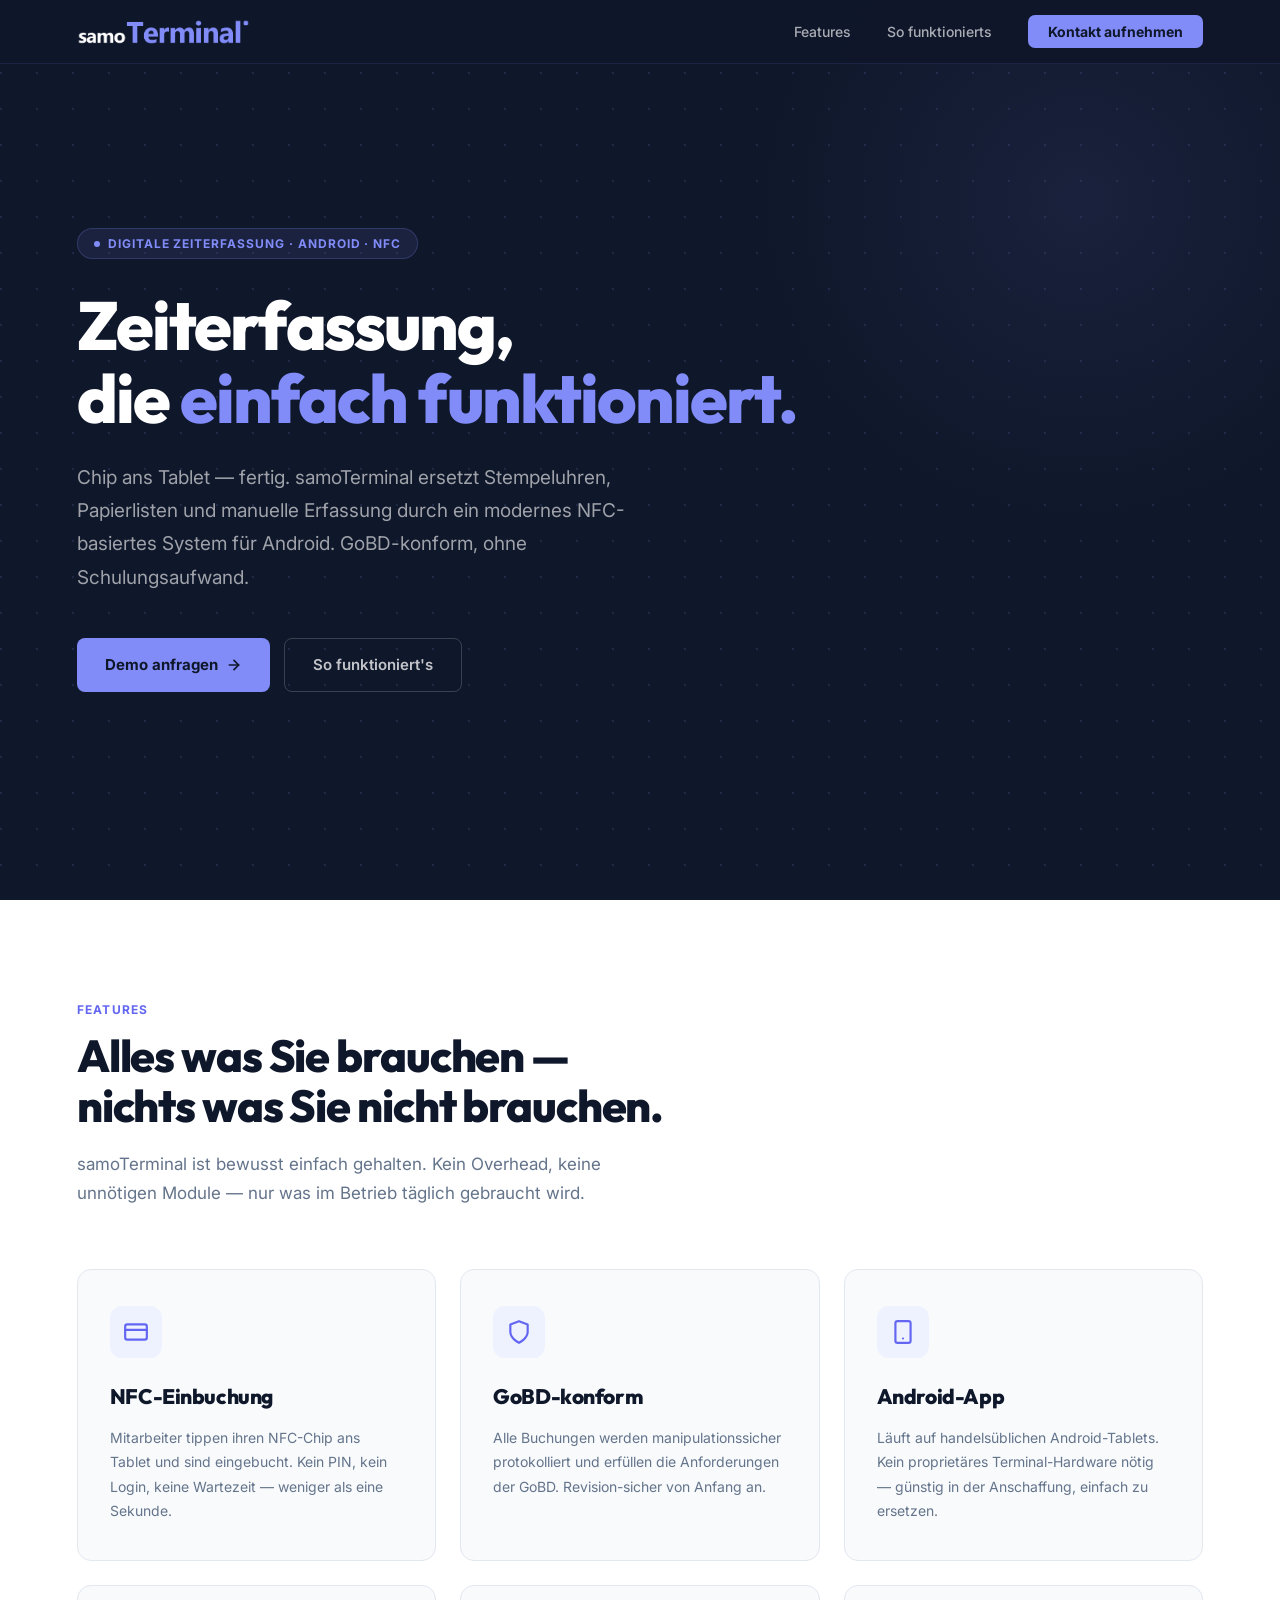
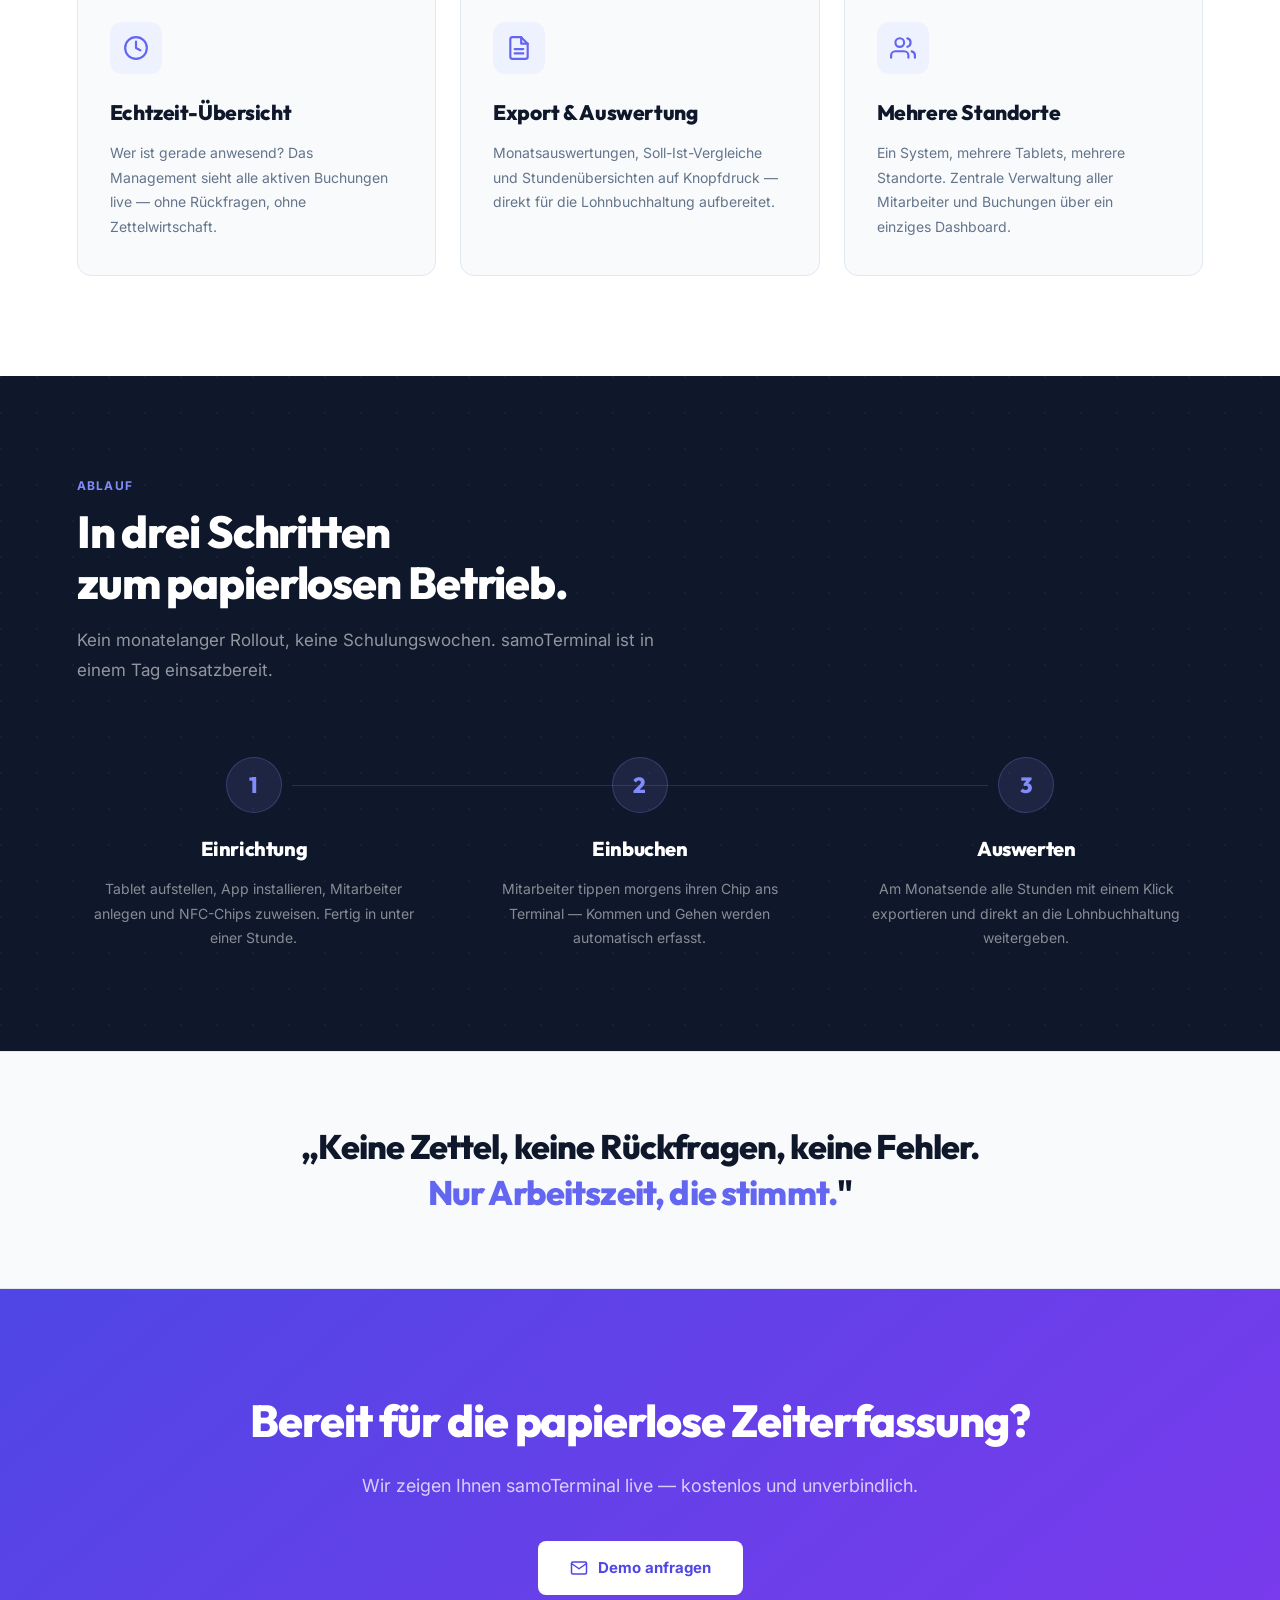
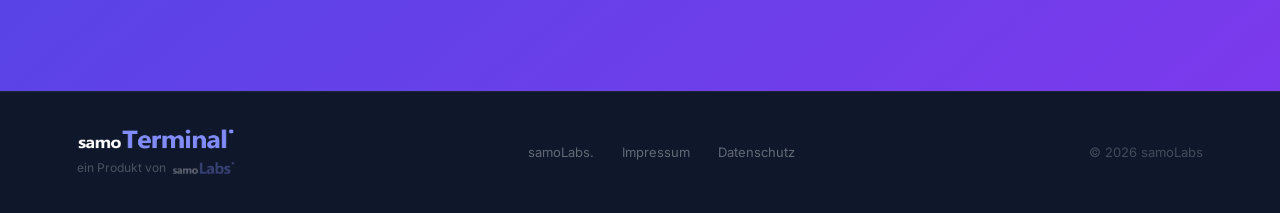
==== index.html @ dc56502c "Initial: samoTerminal. Landing Page Co-Authored-By: Claude Sonnet 4.6 <noreply@anthropic.com>" ====
<!DOCTYPE html>
<html lang="de">
<head>
  <meta charset="UTF-8">
  <meta name="viewport" content="width=device-width, initial-scale=1.0">
  <meta name="description" content="samoTerminal – Digitale Zeiterfassung per NFC. Mitarbeiter buchen sich per Chip ein. Kein Papier, keine manuelle Erfassung, GoBD-konform.">
  <meta property="og:title" content="samoTerminal. – Zeiterfassung per Tipp.">
  <meta property="og:description" content="NFC-basierte digitale Zeiterfassung für Android-Tablets. Einfach, schnell, GoBD-konform.">
  <meta property="og:type" content="website">
  <title>samoTerminal. – Zeiterfassung per Tipp.</title>
  <link rel="preconnect" href="https://fonts.googleapis.com">
  <link rel="preconnect" href="https://fonts.gstatic.com" crossorigin>
  <link href="https://fonts.googleapis.com/css2?family=Outfit:wght@400;600;800&family=Inter:wght@400;500;600&display=swap" rel="stylesheet">
  <style>
    *, *::before, *::after { box-sizing: border-box; margin: 0; padding: 0; }

    :root {
      --navy:         #0F172A;
      --navy-mid:     #1E293B;
      --purple:       #818CF8;
      --purple-2:     #6366F1;
      --purple-3:     #4F46E5;
      --purple-light: #EEF2FF;
      --white:        #FFFFFF;
      --gray:         #64748B;
      --gray-light:   #F8FAFC;
      --border:       #E2E8F0;
      --text:         #1E293B;
      --font-head:    'Outfit', sans-serif;
      --font-body:    'Inter', system-ui, sans-serif;
    }

    html { scroll-behavior: smooth; }
    body {
      font-family: var(--font-body);
      color: var(--text);
      background: var(--white);
      -webkit-font-smoothing: antialiased;
      line-height: 1.6;
    }

    /* ── Nav ── */
    nav {
      position: fixed; top: 0; left: 0; right: 0; z-index: 100;
      background: rgba(15, 23, 42, 0.94);
      backdrop-filter: blur(14px);
      -webkit-backdrop-filter: blur(14px);
      border-bottom: 1px solid rgba(129, 140, 248, 0.12);
      height: 64px; padding: 0 6%;
      display: flex; align-items: center; justify-content: space-between;
    }
    .nav-logo img { height: 26px; display: block; }
    .nav-links { list-style: none; display: flex; align-items: center; gap: 36px; }
    .nav-links a { color: rgba(255,255,255,0.65); text-decoration: none; font-size: 14px; font-weight: 500; transition: color .2s; }
    .nav-links a:hover { color: var(--purple); }
    .nav-cta { background: var(--purple) !important; color: var(--navy) !important; font-weight: 700 !important; padding: 8px 20px; border-radius: 7px; }
    .nav-cta:hover { background: var(--purple-2) !important; color: #fff !important; }
    .nav-by { font-size: 12px; color: rgba(255,255,255,0.3); display: flex; align-items: center; gap: 8px; }
    .nav-by img { height: 16px; opacity: .5; }

    /* ── Hero ── */
    #hero {
      min-height: 100vh;
      background: var(--navy);
      display: flex; align-items: center;
      padding: 120px 6% 100px;
      position: relative; overflow: hidden;
    }
    .hero-dots {
      position: absolute; inset: 0; z-index: 0;
      background-image: radial-gradient(circle at 1px 1px, rgba(129,140,248,0.14) 1px, transparent 0);
      background-size: 36px 36px;
    }
    .hero-glow { position: absolute; z-index: 0; width: 700px; height: 700px; background: radial-gradient(circle, rgba(129,140,248,0.09) 0%, transparent 65%); top: -150px; right: -150px; }
    .hero-content { position: relative; z-index: 1; max-width: 800px; }

    .eyebrow {
      display: inline-flex; align-items: center; gap: 8px;
      background: rgba(129,140,248,0.1); border: 1px solid rgba(129,140,248,0.22);
      border-radius: 99px; padding: 5px 16px;
      font-size: 12px; font-weight: 700; color: var(--purple);
      letter-spacing: .08em; text-transform: uppercase; margin-bottom: 30px;
    }
    .eyebrow-dot { width: 6px; height: 6px; background: var(--purple); border-radius: 50%; }

    .hero-h1 {
      font-family: var(--font-head); font-weight: 800;
      font-size: clamp(38px, 5.5vw, 68px);
      color: var(--white); line-height: 1.07;
      letter-spacing: -0.03em; margin-bottom: 26px;
    }
    .hero-h1 em { font-style: normal; color: var(--purple); }
    .hero-sub { font-size: clamp(16px, 1.8vw, 19px); color: rgba(255,255,255,0.6); max-width: 560px; line-height: 1.75; margin-bottom: 44px; }

    .btn-row { display: flex; gap: 14px; flex-wrap: wrap; }
    .btn-primary {
      display: inline-flex; align-items: center; gap: 8px;
      background: var(--purple); color: var(--navy);
      font-family: var(--font-body); font-weight: 700; font-size: 15px;
      padding: 14px 28px; border-radius: 8px; text-decoration: none;
      transition: background .2s, transform .15s;
    }
    .btn-primary:hover { background: var(--purple-2); transform: translateY(-2px); }
    .btn-outline {
      display: inline-flex; align-items: center; gap: 8px;
      background: transparent; color: rgba(255,255,255,0.75);
      font-family: var(--font-body); font-weight: 600; font-size: 15px;
      padding: 14px 28px; border-radius: 8px; text-decoration: none;
      border: 1px solid rgba(255,255,255,0.18); transition: border-color .2s, color .2s;
    }
    .btn-outline:hover { border-color: var(--purple); color: var(--purple); }

    /* ── Shared ── */
    .section { padding: 100px 6%; }
    .section-inner { max-width: 1160px; margin: 0 auto; }
    .label { font-size: 12px; font-weight: 700; letter-spacing: .1em; text-transform: uppercase; color: var(--purple-2); margin-bottom: 12px; }
    .label-light { color: var(--purple); }
    .section-h2 { font-family: var(--font-head); font-weight: 800; font-size: clamp(28px, 3.5vw, 46px); color: var(--navy); line-height: 1.12; letter-spacing: -0.025em; margin-bottom: 18px; }
    .section-h2-light { color: #fff; }
    .section-lead { font-size: 17px; color: var(--gray); max-width: 580px; line-height: 1.75; margin-bottom: 60px; }
    .section-lead-light { color: rgba(255,255,255,0.55); }

    /* ── Features ── */
    #features { background: var(--white); }
    .features-grid { display: grid; grid-template-columns: repeat(3, 1fr); gap: 24px; }
    .feature {
      background: var(--gray-light); border: 1px solid var(--border);
      border-radius: 14px; padding: 36px 32px;
      transition: border-color .25s, box-shadow .25s, transform .2s;
    }
    .feature:hover { border-color: var(--purple); box-shadow: 0 8px 32px rgba(99,102,241,0.1); transform: translateY(-3px); }
    .feature-icon {
      width: 52px; height: 52px; background: var(--purple-light);
      border-radius: 12px; display: flex; align-items: center; justify-content: center;
      margin-bottom: 22px; color: var(--purple-2);
    }
    .feature h3 { font-family: var(--font-head); font-weight: 800; font-size: 21px; color: var(--navy); letter-spacing: -0.02em; margin-bottom: 12px; }
    .feature p { font-size: 14px; color: var(--gray); line-height: 1.75; }

    /* ── So funktioniert's ── */
    #wie { background: var(--navy); position: relative; overflow: hidden; }
    .schritte { display: grid; grid-template-columns: repeat(3, 1fr); gap: 32px; position: relative; z-index: 1; }
    .schritt { text-align: center; padding: 0 16px; }
    .schritt-nr {
      width: 56px; height: 56px; border-radius: 50%;
      background: rgba(129,140,248,0.12); border: 1px solid rgba(129,140,248,0.25);
      display: flex; align-items: center; justify-content: center;
      font-family: var(--font-head); font-weight: 800; font-size: 22px;
      color: var(--purple); margin: 0 auto 20px;
    }
    .schritt h3 { font-family: var(--font-head); font-weight: 800; font-size: 20px; color: #fff; letter-spacing: -0.02em; margin-bottom: 12px; }
    .schritt p { font-size: 14px; color: rgba(255,255,255,0.5); line-height: 1.75; }
    .schritte-linie {
      position: absolute; top: 28px; left: calc(16.66% + 28px); right: calc(16.66% + 28px);
      height: 1px; background: rgba(129,140,248,0.2); z-index: 0;
    }

    /* ── Zitat ── */
    #zitat { background: var(--gray-light); border-top: 1px solid var(--border); border-bottom: 1px solid var(--border); padding: 72px 6%; text-align: center; }
    #zitat blockquote { font-family: var(--font-head); font-weight: 800; font-size: clamp(22px, 3vw, 34px); color: var(--navy); letter-spacing: -0.025em; line-height: 1.35; max-width: 760px; margin: 0 auto; }
    #zitat blockquote em { font-style: normal; color: var(--purple-2); }

    /* ── Kontakt ── */
    #kontakt { background: linear-gradient(140deg, var(--purple-3) 0%, #7C3AED 100%); padding: 96px 6%; text-align: center; }
    #kontakt h2 { font-family: var(--font-head); font-weight: 800; font-size: clamp(28px, 3.5vw, 46px); color: #fff; letter-spacing: -0.025em; margin-bottom: 16px; }
    #kontakt p { font-size: 18px; color: rgba(255,255,255,0.75); margin-bottom: 40px; }
    .btn-white { display: inline-flex; align-items: center; gap: 10px; background: #fff; color: var(--purple-3); font-family: var(--font-body); font-weight: 700; font-size: 15px; padding: 15px 32px; border-radius: 8px; text-decoration: none; transition: transform .2s, box-shadow .2s; }
    .btn-white:hover { transform: translateY(-2px); box-shadow: 0 12px 36px rgba(0,0,0,0.2); }

    /* ── Footer ── */
    footer { background: var(--navy); border-top: 1px solid rgba(255,255,255,0.06); padding: 36px 6%; }
    .footer-inner { max-width: 1160px; margin: 0 auto; display: flex; align-items: center; justify-content: space-between; flex-wrap: wrap; gap: 16px; }
    .footer-brand { display: flex; flex-direction: column; gap: 8px; }
    footer .product-logo { height: 22px; }
    .footer-by { display: flex; align-items: center; gap: 6px; font-size: 12px; color: rgba(255,255,255,0.25); }
    .footer-by img { height: 14px; opacity: .35; }
    .footer-links { display: flex; gap: 28px; }
    .footer-links a { font-size: 13px; color: rgba(255,255,255,0.35); text-decoration: none; transition: color .2s; }
    .footer-links a:hover { color: var(--purple); }
    .footer-copy { font-size: 13px; color: rgba(255,255,255,0.22); }

    @media (max-width: 768px) {
      nav .nav-links { display: none; }
      .features-grid, .schritte { grid-template-columns: 1fr; }
      .schritte-linie { display: none; }
    }
  </style>
</head>
<body>

  <nav>
    <a href="/" class="nav-logo">
      <img src="./assets/samoTerminal-logo-dark.png" alt="samoTerminal.">
    </a>
    <ul class="nav-links">
      <li><a href="#features">Features</a></li>
      <li><a href="#wie">So funktionierts</a></li>
      <li><a href="#kontakt" class="nav-cta">Kontakt aufnehmen</a></li>
    </ul>
  </nav>

  <!-- Hero -->
  <section id="hero">
    <div class="hero-dots"></div>
    <div class="hero-glow"></div>
    <div class="hero-content">
      <div class="eyebrow">
        <span class="eyebrow-dot"></span>
        Digitale Zeiterfassung · Android · NFC
      </div>
      <h1 class="hero-h1">
        Zeiterfassung,<br>
        die <em>einfach funktioniert.</em>
      </h1>
      <p class="hero-sub">
        Chip ans Tablet — fertig. samoTerminal ersetzt Stempeluhren, Papierlisten und manuelle Erfassung durch ein modernes NFC-basiertes System für Android. GoBD-konform, ohne Schulungsaufwand.
      </p>
      <div class="btn-row">
        <a href="#kontakt" class="btn-primary">
          Demo anfragen
          <svg width="16" height="16" viewBox="0 0 24 24" fill="none" stroke="currentColor" stroke-width="2.5" stroke-linecap="round" stroke-linejoin="round"><path d="M5 12h14"/><path d="m12 5 7 7-7 7"/></svg>
        </a>
        <a href="#wie" class="btn-outline">So funktioniert's</a>
      </div>
    </div>
  </section>

  <!-- Features -->
  <section id="features" class="section">
    <div class="section-inner">
      <div class="label">Features</div>
      <h2 class="section-h2">Alles was Sie brauchen —<br>nichts was Sie nicht brauchen.</h2>
      <p class="section-lead">samoTerminal ist bewusst einfach gehalten. Kein Overhead, keine unnötigen Module — nur was im Betrieb täglich gebraucht wird.</p>
      <div class="features-grid">
        <div class="feature">
          <div class="feature-icon">
            <svg width="26" height="26" viewBox="0 0 24 24" fill="none" stroke="currentColor" stroke-width="2" stroke-linecap="round" stroke-linejoin="round">
              <rect x="2" y="5" width="20" height="14" rx="2"/><path d="M2 10h20"/>
            </svg>
          </div>
          <h3>NFC-Einbuchung</h3>
          <p>Mitarbeiter tippen ihren NFC-Chip ans Tablet und sind eingebucht. Kein PIN, kein Login, keine Wartezeit — weniger als eine Sekunde.</p>
        </div>
        <div class="feature">
          <div class="feature-icon">
            <svg width="26" height="26" viewBox="0 0 24 24" fill="none" stroke="currentColor" stroke-width="2" stroke-linecap="round" stroke-linejoin="round">
              <path d="M12 22s8-4 8-10V5l-8-3-8 3v7c0 6 8 10 8 10z"/>
            </svg>
          </div>
          <h3>GoBD-konform</h3>
          <p>Alle Buchungen werden manipulationssicher protokolliert und erfüllen die Anforderungen der GoBD. Revision-sicher von Anfang an.</p>
        </div>
        <div class="feature">
          <div class="feature-icon">
            <svg width="26" height="26" viewBox="0 0 24 24" fill="none" stroke="currentColor" stroke-width="2" stroke-linecap="round" stroke-linejoin="round">
              <rect x="5" y="2" width="14" height="20" rx="2"/><line x1="12" y1="18" x2="12.01" y2="18"/>
            </svg>
          </div>
          <h3>Android-App</h3>
          <p>Läuft auf handelsüblichen Android-Tablets. Kein proprietäres Terminal-Hardware nötig — günstig in der Anschaffung, einfach zu ersetzen.</p>
        </div>
        <div class="feature">
          <div class="feature-icon">
            <svg width="26" height="26" viewBox="0 0 24 24" fill="none" stroke="currentColor" stroke-width="2" stroke-linecap="round" stroke-linejoin="round">
              <circle cx="12" cy="12" r="10"/><polyline points="12 6 12 12 16 14"/>
            </svg>
          </div>
          <h3>Echtzeit-Übersicht</h3>
          <p>Wer ist gerade anwesend? Das Management sieht alle aktiven Buchungen live — ohne Rückfragen, ohne Zettelwirtschaft.</p>
        </div>
        <div class="feature">
          <div class="feature-icon">
            <svg width="26" height="26" viewBox="0 0 24 24" fill="none" stroke="currentColor" stroke-width="2" stroke-linecap="round" stroke-linejoin="round">
              <path d="M14 2H6a2 2 0 0 0-2 2v16a2 2 0 0 0 2 2h12a2 2 0 0 0 2-2V8z"/><polyline points="14 2 14 8 20 8"/><line x1="16" y1="13" x2="8" y2="13"/><line x1="16" y1="17" x2="8" y2="17"/>
            </svg>
          </div>
          <h3>Export &amp; Auswertung</h3>
          <p>Monatsauswertungen, Soll-Ist-Vergleiche und Stundenübersichten auf Knopfdruck — direkt für die Lohnbuchhaltung aufbereitet.</p>
        </div>
        <div class="feature">
          <div class="feature-icon">
            <svg width="26" height="26" viewBox="0 0 24 24" fill="none" stroke="currentColor" stroke-width="2" stroke-linecap="round" stroke-linejoin="round">
              <path d="M17 21v-2a4 4 0 0 0-4-4H5a4 4 0 0 0-4 4v2"/><circle cx="9" cy="7" r="4"/><path d="M23 21v-2a4 4 0 0 0-3-3.87"/><path d="M16 3.13a4 4 0 0 1 0 7.75"/>
            </svg>
          </div>
          <h3>Mehrere Standorte</h3>
          <p>Ein System, mehrere Tablets, mehrere Standorte. Zentrale Verwaltung aller Mitarbeiter und Buchungen über ein einziges Dashboard.</p>
        </div>
      </div>
    </div>
  </section>

  <!-- So funktionierts -->
  <section id="wie" class="section" style="position:relative">
    <div class="hero-dots" style="opacity:.5"></div>
    <div class="section-inner" style="position:relative;z-index:1">
      <div class="label label-light">Ablauf</div>
      <h2 class="section-h2 section-h2-light">In drei Schritten<br>zum papierlosen Betrieb.</h2>
      <p class="section-lead section-lead-light" style="margin-bottom:72px">Kein monatelanger Rollout, keine Schulungswochen. samoTerminal ist in einem Tag einsatzbereit.</p>
      <div style="position:relative">
        <div class="schritte-linie"></div>
        <div class="schritte">
          <div class="schritt">
            <div class="schritt-nr">1</div>
            <h3>Einrichtung</h3>
            <p>Tablet aufstellen, App installieren, Mitarbeiter anlegen und NFC-Chips zuweisen. Fertig in unter einer Stunde.</p>
          </div>
          <div class="schritt">
            <div class="schritt-nr">2</div>
            <h3>Einbuchen</h3>
            <p>Mitarbeiter tippen morgens ihren Chip ans Terminal — Kommen und Gehen werden automatisch erfasst.</p>
          </div>
          <div class="schritt">
            <div class="schritt-nr">3</div>
            <h3>Auswerten</h3>
            <p>Am Monatsende alle Stunden mit einem Klick exportieren und direkt an die Lohnbuchhaltung weitergeben.</p>
          </div>
        </div>
      </div>
    </div>
  </section>

  <!-- Zitat -->
  <section id="zitat">
    <blockquote>
      „Keine Zettel, keine Rückfragen, keine Fehler.<br>
      <em>Nur Arbeitszeit, die stimmt.</em>"
    </blockquote>
  </section>

  <!-- Kontakt -->
  <section id="kontakt">
    <h2>Bereit für die papierlose Zeiterfassung?</h2>
    <p>Wir zeigen Ihnen samoTerminal live — kostenlos und unverbindlich.</p>
    <a href="mailto:info@samolabs.de" class="btn-white">
      <svg width="18" height="18" viewBox="0 0 24 24" fill="none" stroke="currentColor" stroke-width="2" stroke-linecap="round" stroke-linejoin="round"><path d="M4 4h16c1.1 0 2 .9 2 2v12c0 1.1-.9 2-2 2H4c-1.1 0-2-.9-2-2V6c0-1.1.9-2 2-2z"/><polyline points="22,6 12,13 2,6"/></svg>
      Demo anfragen
    </a>
  </section>

  <!-- Footer -->
  <footer>
    <div class="footer-inner">
      <div class="footer-brand">
        <img src="./assets/samoTerminal-logo-dark.png" alt="samoTerminal." class="product-logo">
        <div class="footer-by">
          ein Produkt von <img src="./assets/samolabs-logo-dark.png" alt="samoLabs.">
        </div>
      </div>
      <div class="footer-links">
        <a href="https://samolabs.de">samoLabs.</a>
        <a href="./impressum.html">Impressum</a>
        <a href="./datenschutz.html">Datenschutz</a>
      </div>
      <div class="footer-copy">© <span id="fyear"></span> samoLabs</div>
    </div>
  </footer>

  <script>document.getElementById('fyear').textContent = new Date().getFullYear();</script>
</body>
</html>
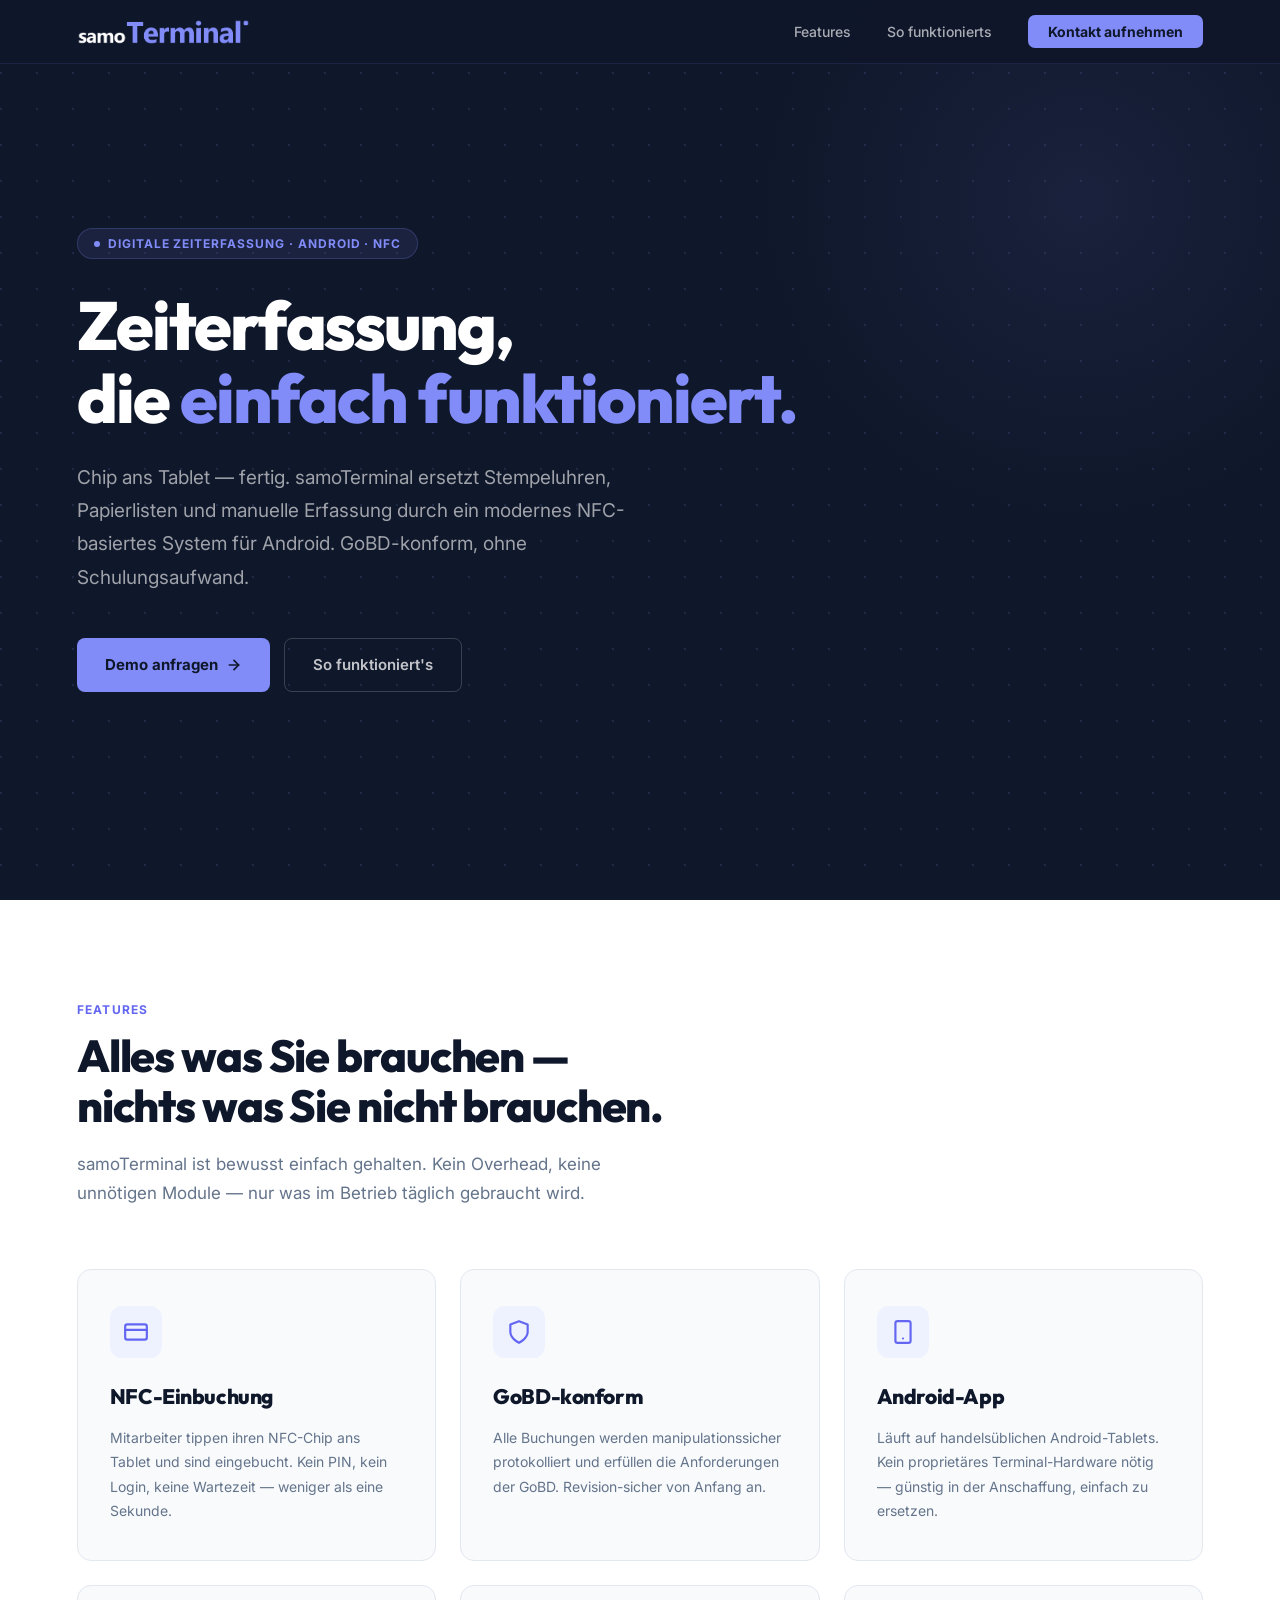
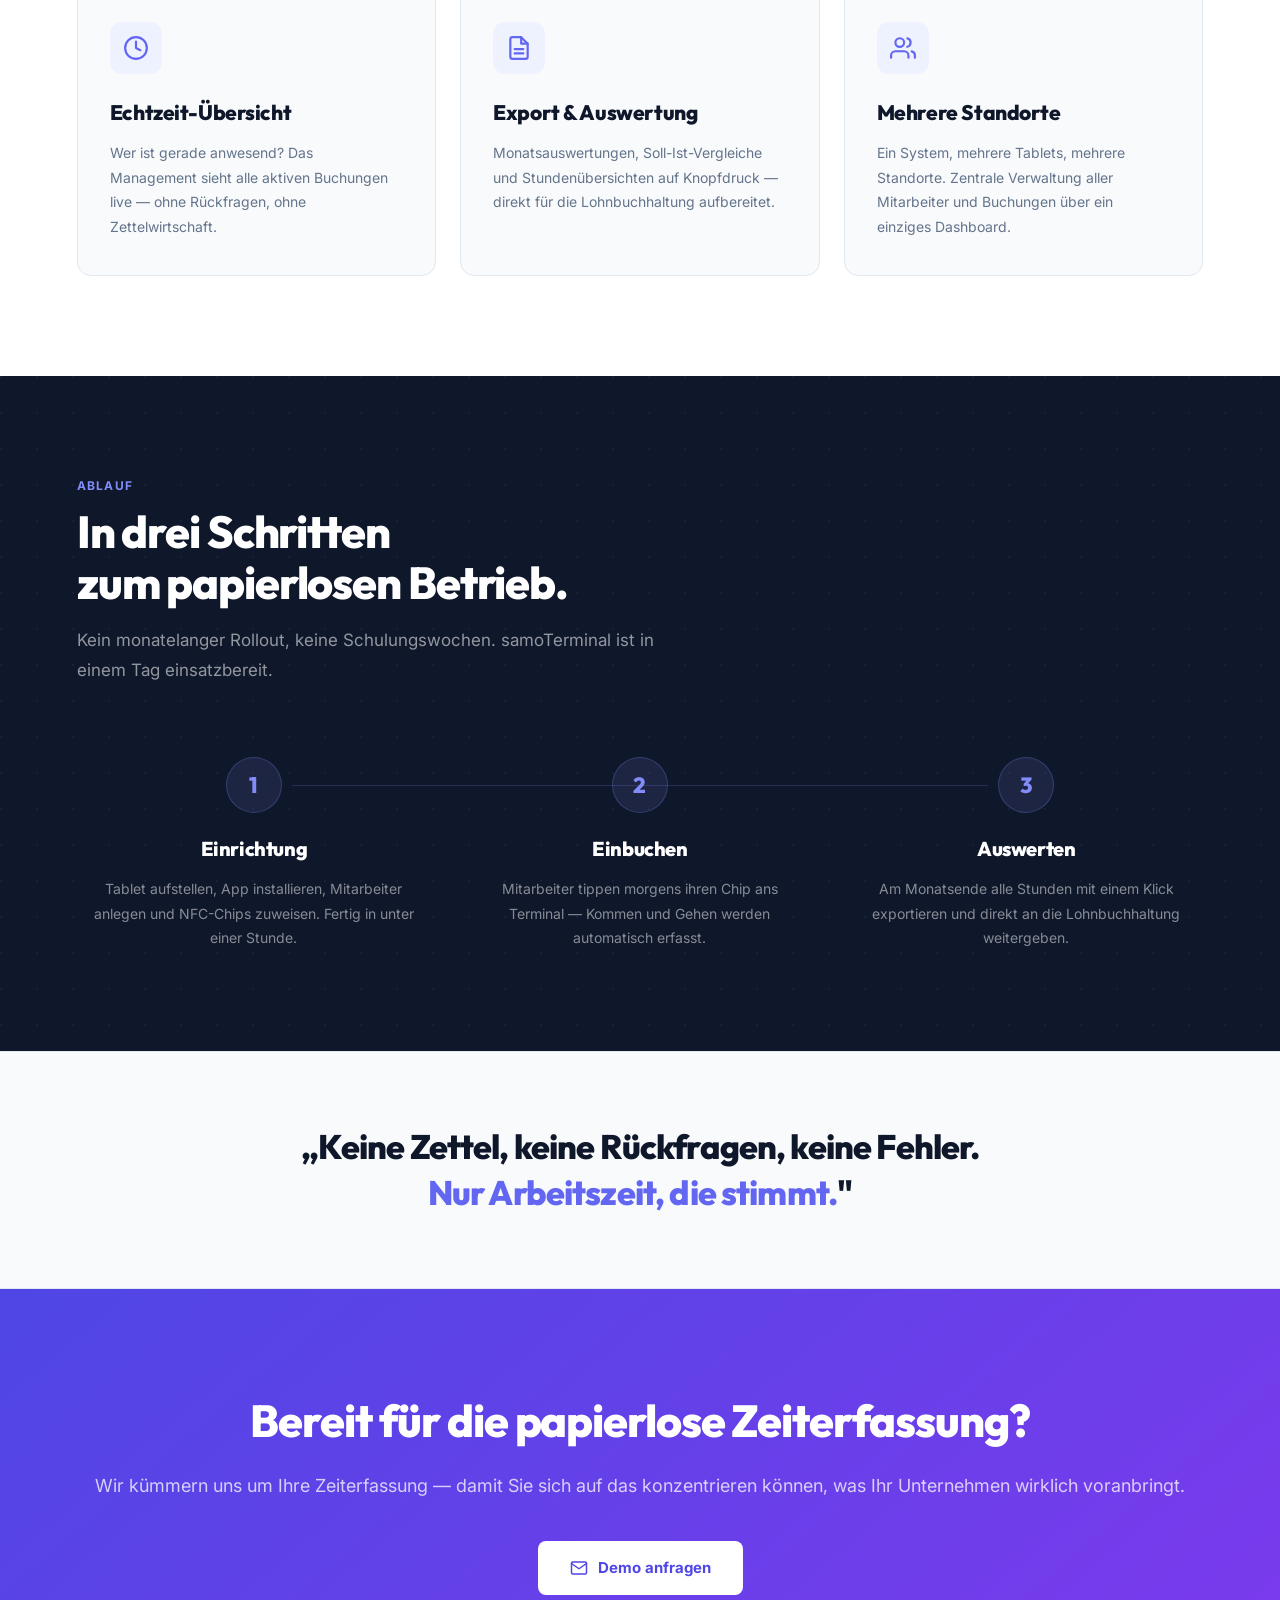
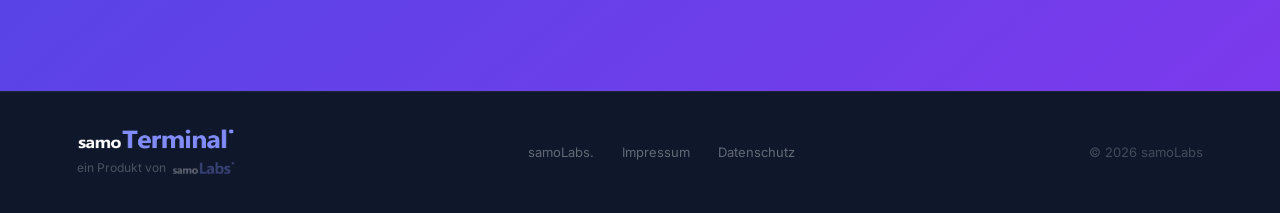
==== commit 73d60c56: "Kontakttext professionalisiert" ====
--- a/index.html
+++ b/index.html
@@ -331,7 +331,7 @@
   <!-- Kontakt -->
   <section id="kontakt">
     <h2>Bereit für die papierlose Zeiterfassung?</h2>
-    <p>Wir zeigen Ihnen samoTerminal live — kostenlos und unverbindlich.</p>
+    <p>Wir kümmern uns um Ihre Zeiterfassung — damit Sie sich auf das konzentrieren können, was Ihr Unternehmen wirklich voranbringt.</p>
     <a href="mailto:info@samolabs.de" class="btn-white">
       <svg width="18" height="18" viewBox="0 0 24 24" fill="none" stroke="currentColor" stroke-width="2" stroke-linecap="round" stroke-linejoin="round"><path d="M4 4h16c1.1 0 2 .9 2 2v12c0 1.1-.9 2-2 2H4c-1.1 0-2-.9-2-2V6c0-1.1.9-2 2-2z"/><polyline points="22,6 12,13 2,6"/></svg>
       Demo anfragen
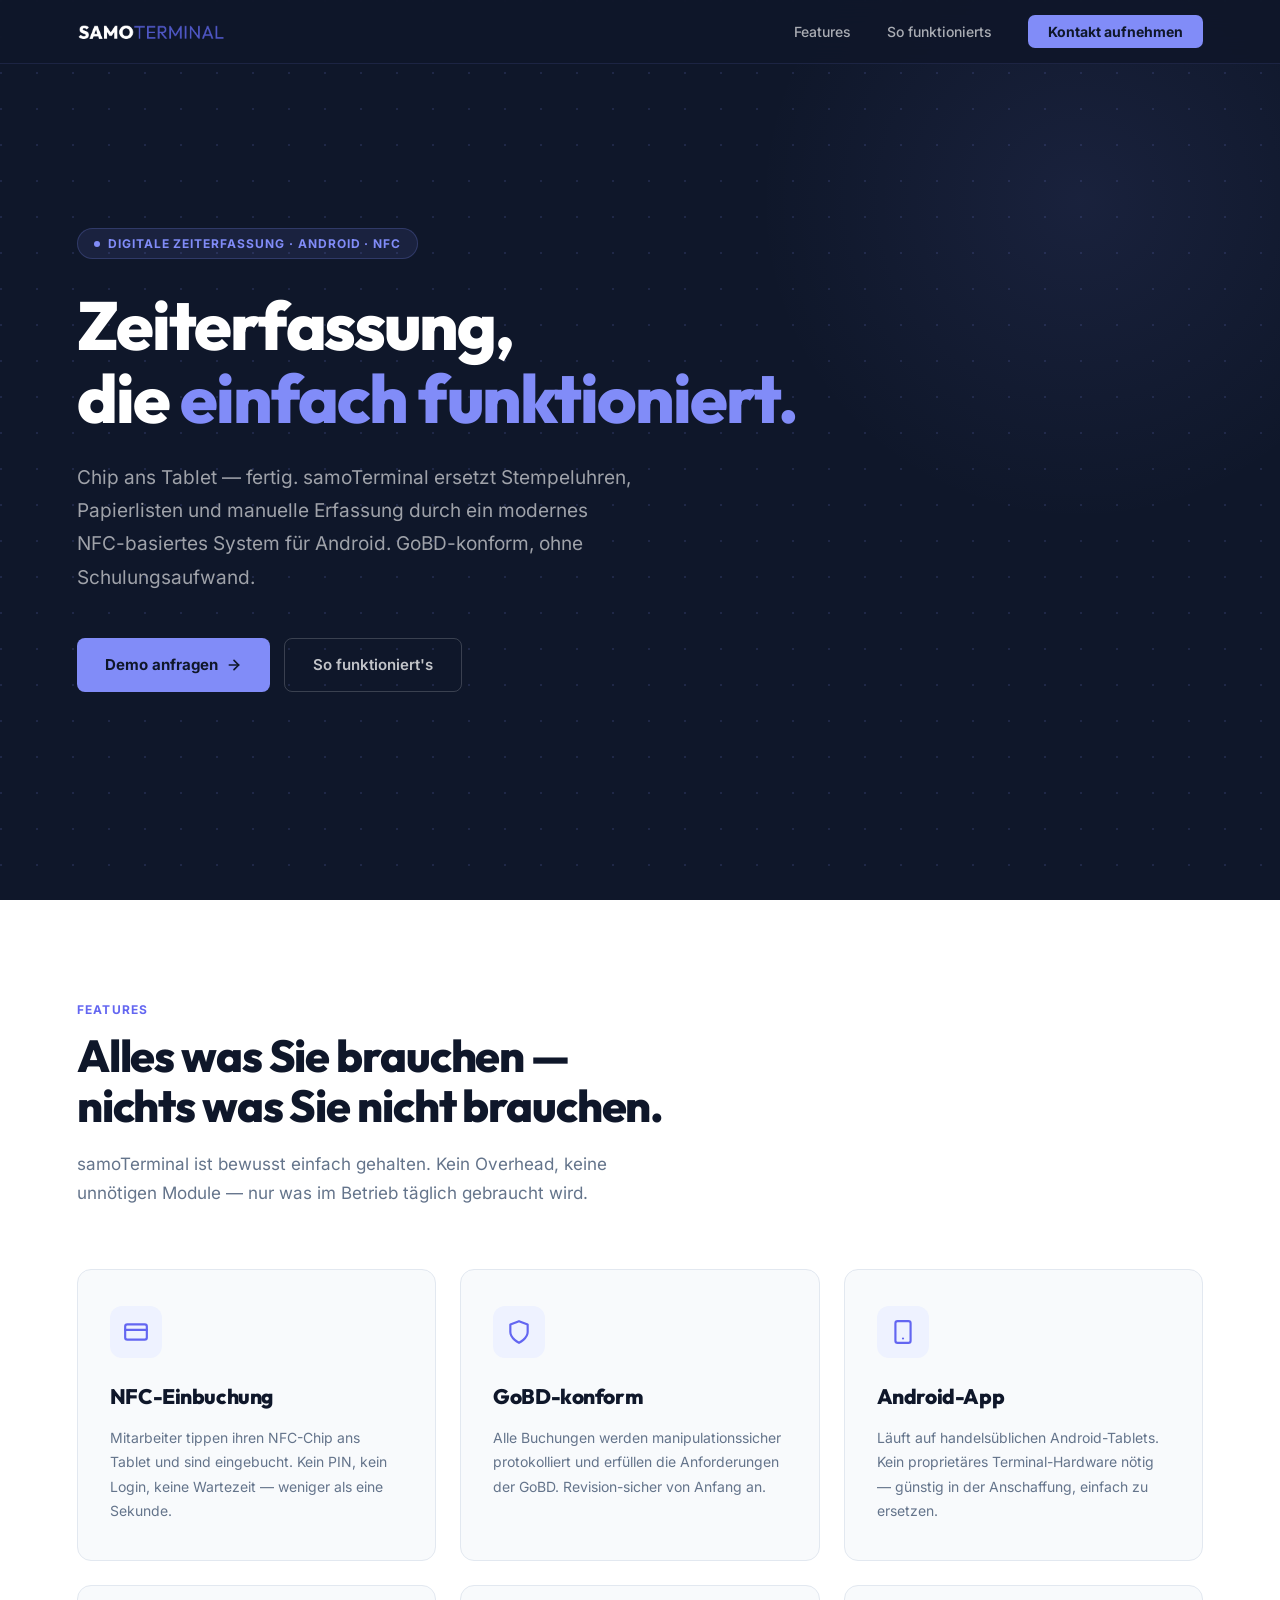
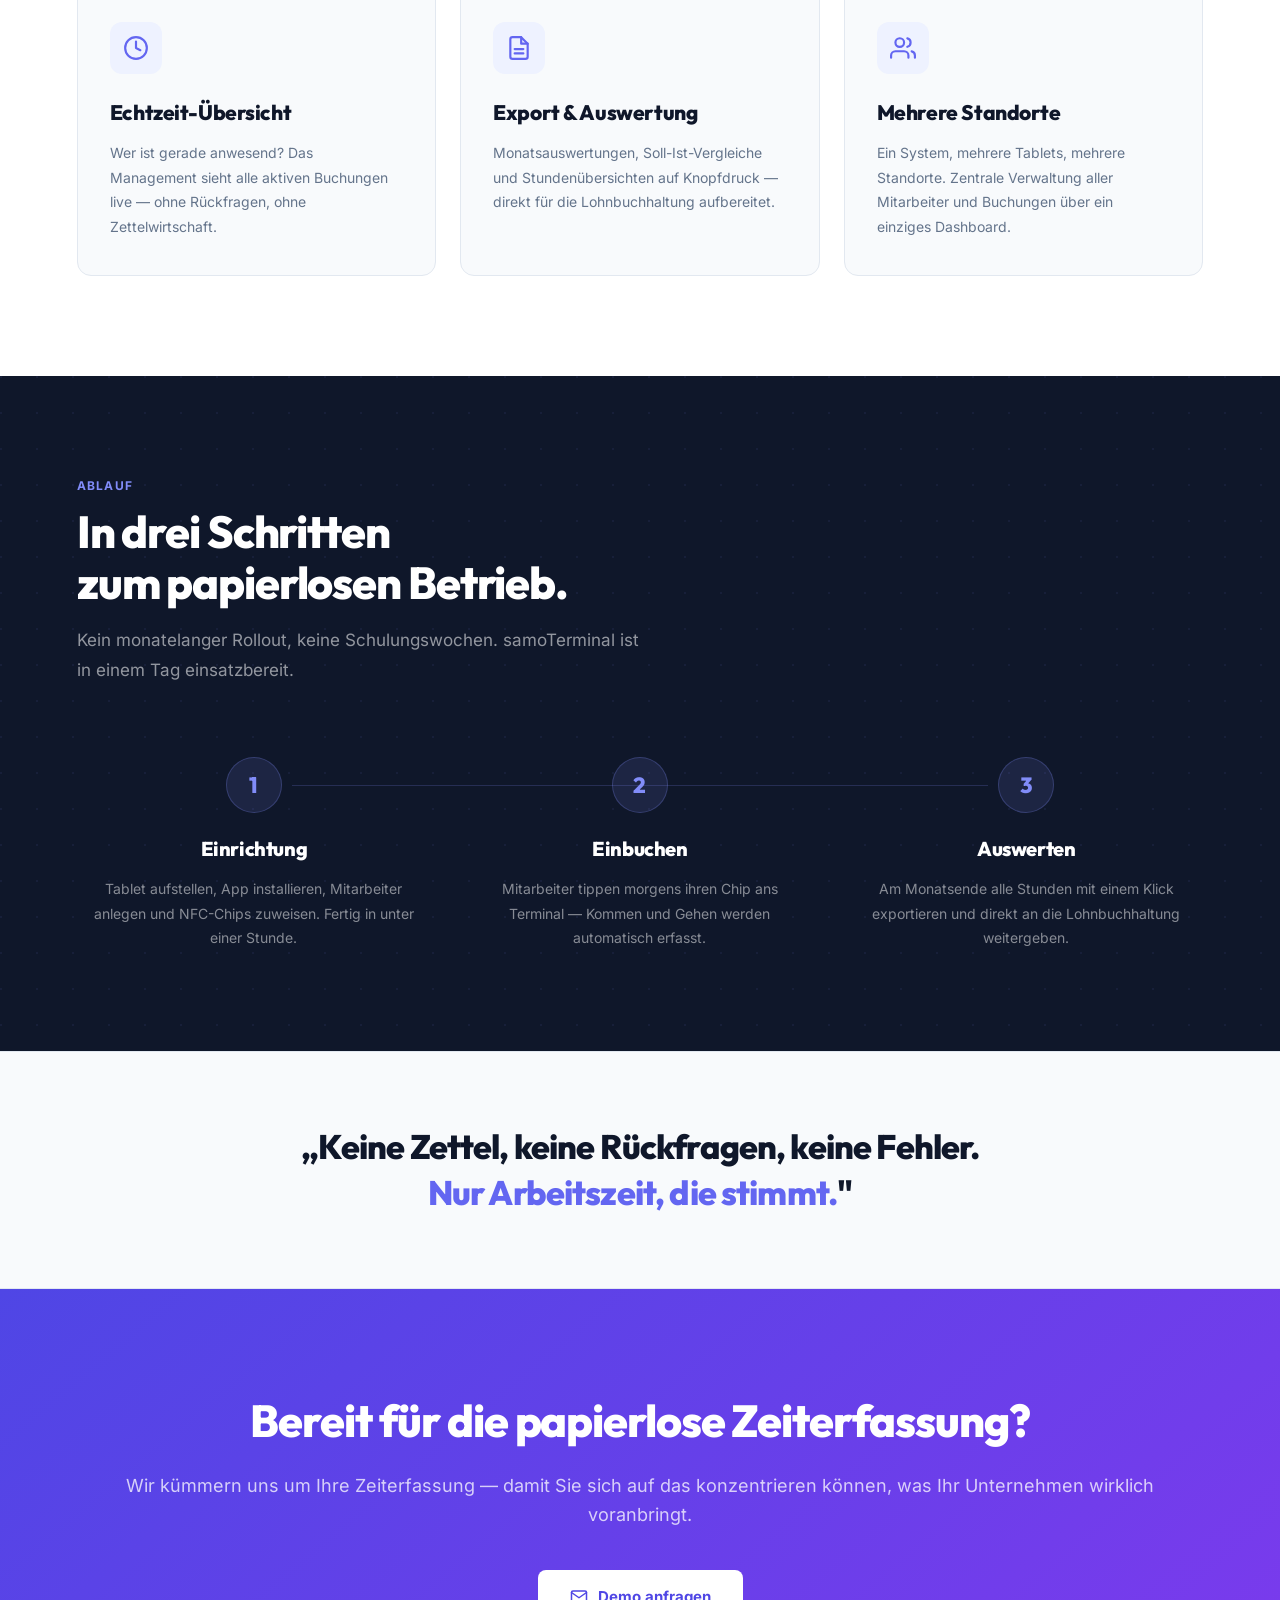
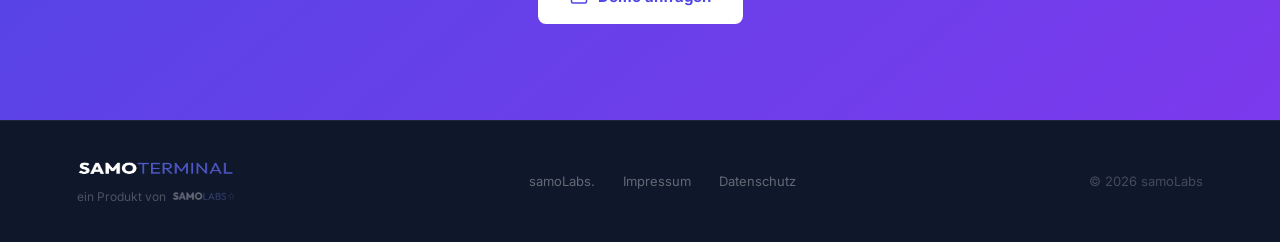
==== commit 21b91f8c: "Rechtsseiten live: Impressum, Datenschutz, lokale Schriften Der Fuß verlinkte seit jeher auf impress" ====
--- a/index.html
+++ b/index.html
@@ -8,9 +8,7 @@
   <meta property="og:description" content="NFC-basierte digitale Zeiterfassung für Android-Tablets. Einfach, schnell, GoBD-konform.">
   <meta property="og:type" content="website">
   <title>samoTerminal. – Zeiterfassung per Tipp.</title>
-  <link rel="preconnect" href="https://fonts.googleapis.com">
-  <link rel="preconnect" href="https://fonts.gstatic.com" crossorigin>
-  <link href="https://fonts.googleapis.com/css2?family=Outfit:wght@400;600;800&family=Inter:wght@400;500;600&display=swap" rel="stylesheet">
+  <link rel="stylesheet" href="assets/fonts/fonts.css">
   <style>
     *, *::before, *::after { box-sizing: border-box; margin: 0; padding: 0; }
 
--- a/assets/fonts/fonts.css
+++ b/assets/fonts/fonts.css
@@ -0,0 +1,48 @@
+/* =====================================================================
+   Lokale Webfonts — ersetzt die Einbindung von fonts.googleapis.com.
+   Kein Verbindungsaufbau zu Google, keine US-Uebermittlung von IP-Adressen.
+   Vollstaendige latin- und latin-ext-Subsets (inkl. Umlauten und
+   diakritischen Zeichen), heruntergeladen von fonts.gstatic.com.
+   Familien, Schnitte und Fallback-Ketten bleiben unveraendert.
+   ===================================================================== */
+
+/* Outfit — latin-ext */
+@font-face {
+  font-family: 'Outfit';
+  font-style: normal;
+  font-weight: 100 900;
+  font-display: swap;
+  src: url('./outfit-latin-ext.woff2') format('woff2');
+  unicode-range: U+0100-02BA, U+02BD-02C5, U+02C7-02CC, U+02CE-02D7, U+02DD-02FF, U+0304, U+0308, U+0329, U+1D00-1DBF, U+1E00-1E9F, U+1EF2-1EFF, U+2020, U+20A0-20AB, U+20AD-20C0, U+2113, U+2C60-2C7F, U+A720-A7FF;
+}
+
+/* Outfit — latin */
+@font-face {
+  font-family: 'Outfit';
+  font-style: normal;
+  font-weight: 100 900;
+  font-display: swap;
+  src: url('./outfit-latin.woff2') format('woff2');
+  unicode-range: U+0000-00FF, U+0131, U+0152-0153, U+02BB-02BC, U+02C6, U+02DA, U+02DC, U+0304, U+0308, U+0329, U+2000-206F, U+20AC, U+2122, U+2191, U+2193, U+2212, U+2215, U+FEFF, U+FFFD;
+}
+
+/* Inter — latin-ext */
+@font-face {
+  font-family: 'Inter';
+  font-style: normal;
+  font-weight: 100 900;
+  font-display: swap;
+  src: url('./inter-latin-ext.woff2') format('woff2');
+  unicode-range: U+0100-02BA, U+02BD-02C5, U+02C7-02CC, U+02CE-02D7, U+02DD-02FF, U+0304, U+0308, U+0329, U+1D00-1DBF, U+1E00-1E9F, U+1EF2-1EFF, U+2020, U+20A0-20AB, U+20AD-20C0, U+2113, U+2C60-2C7F, U+A720-A7FF;
+}
+
+/* Inter — latin */
+@font-face {
+  font-family: 'Inter';
+  font-style: normal;
+  font-weight: 100 900;
+  font-display: swap;
+  src: url('./inter-latin.woff2') format('woff2');
+  unicode-range: U+0000-00FF, U+0131, U+0152-0153, U+02BB-02BC, U+02C6, U+02DA, U+02DC, U+0304, U+0308, U+0329, U+2000-206F, U+20AC, U+2122, U+2191, U+2193, U+2212, U+2215, U+FEFF, U+FFFD;
+}
+
